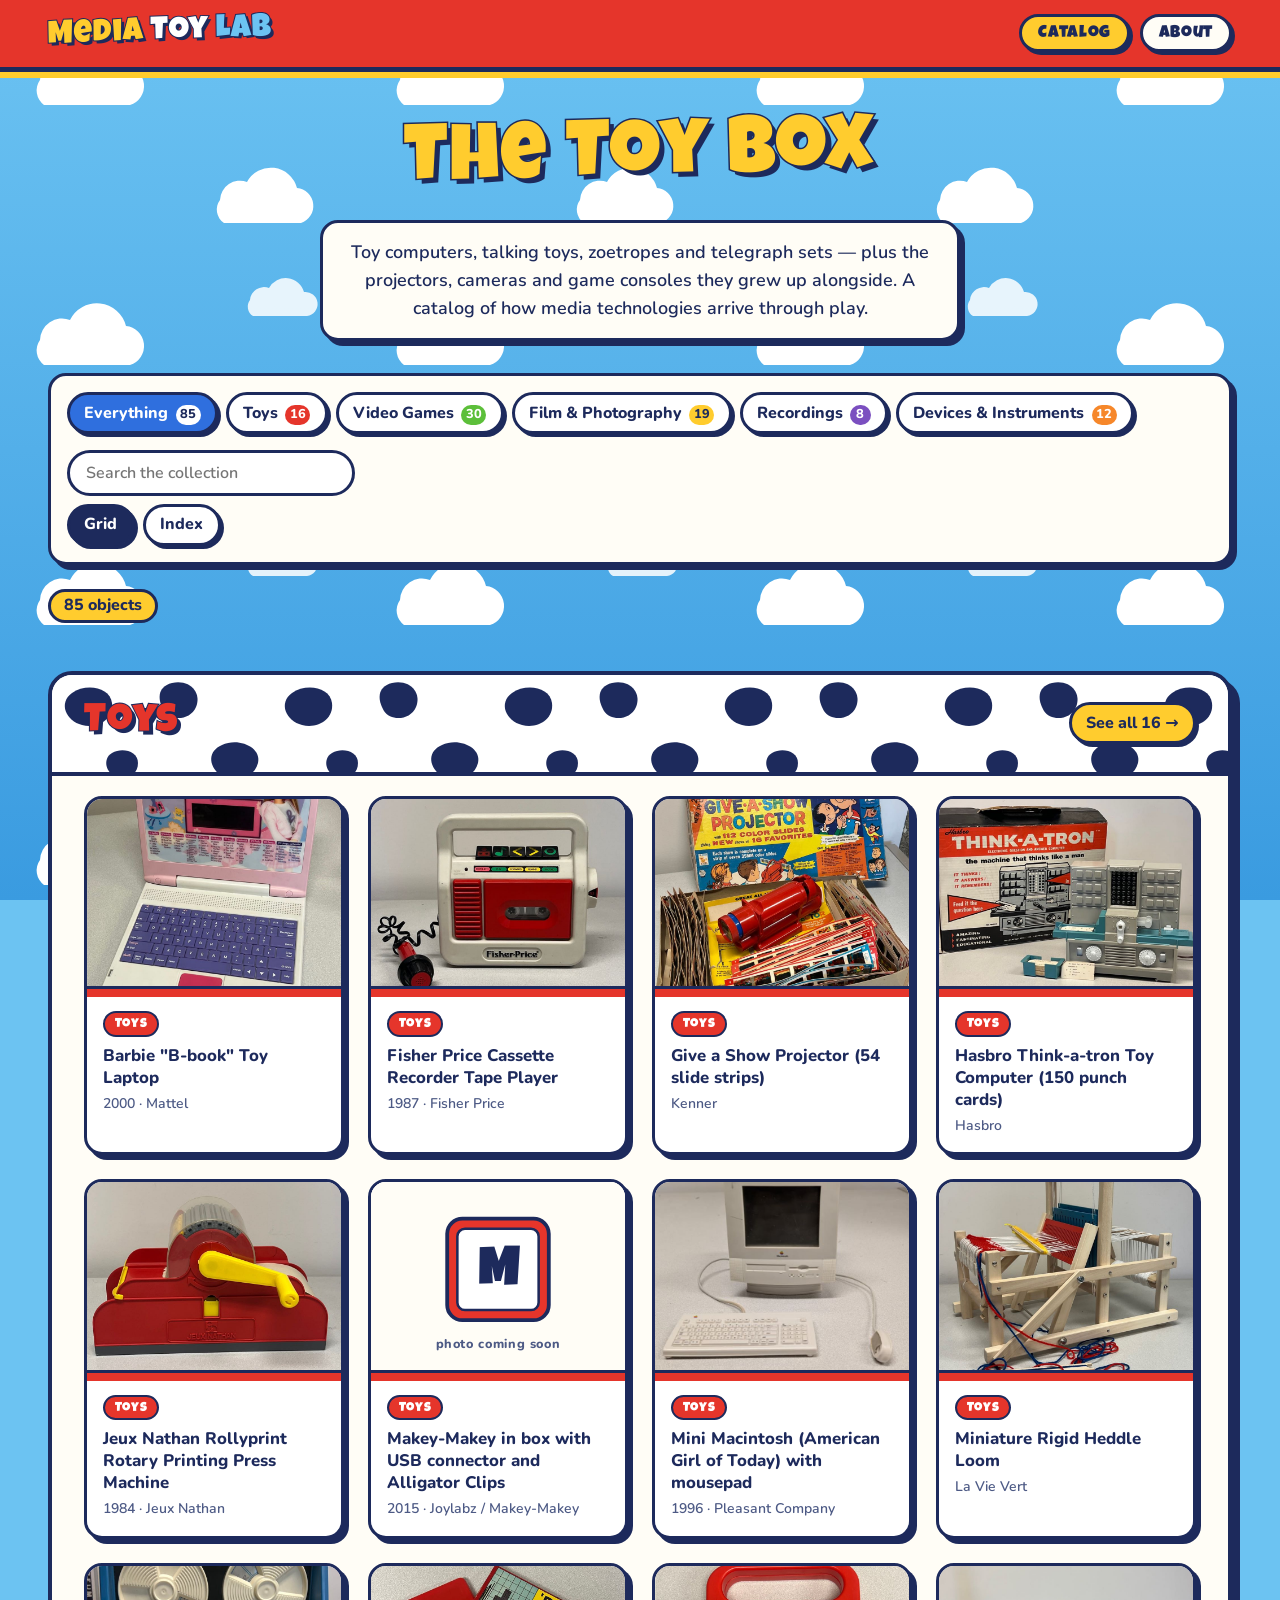
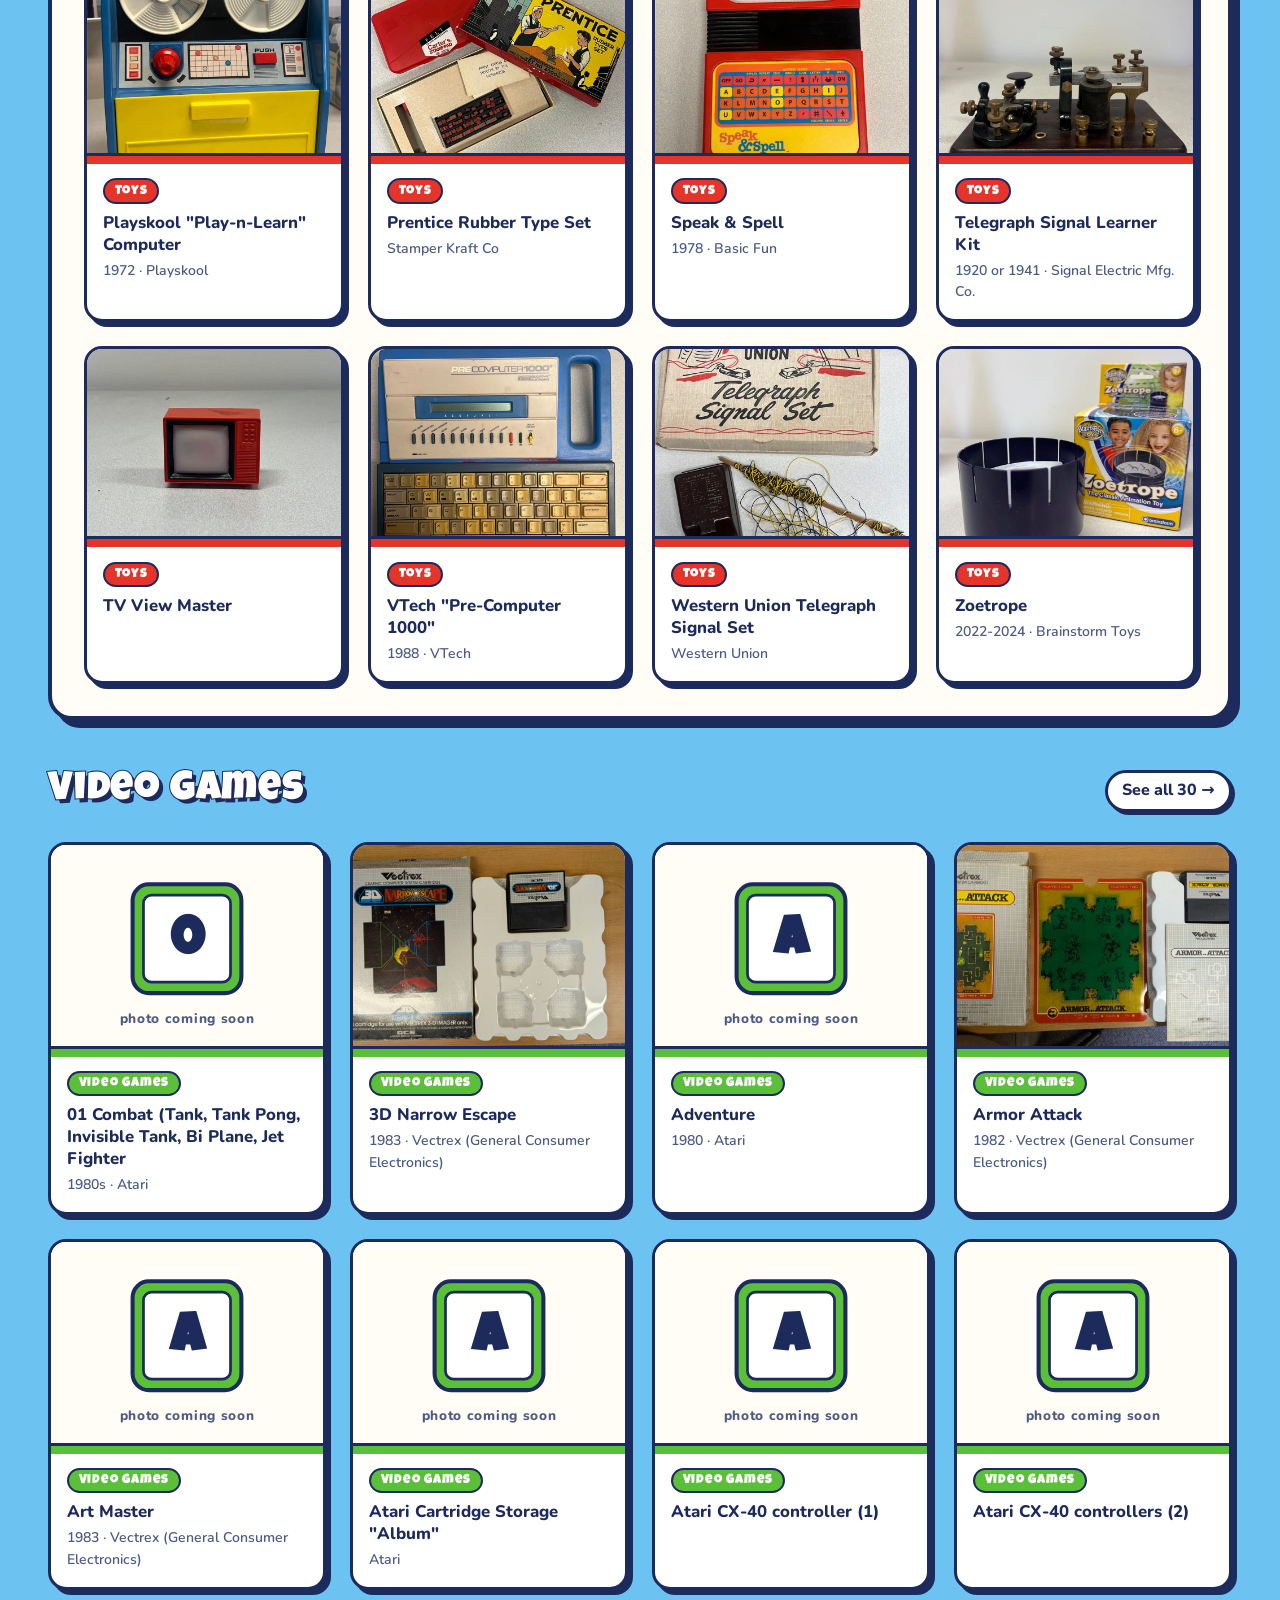
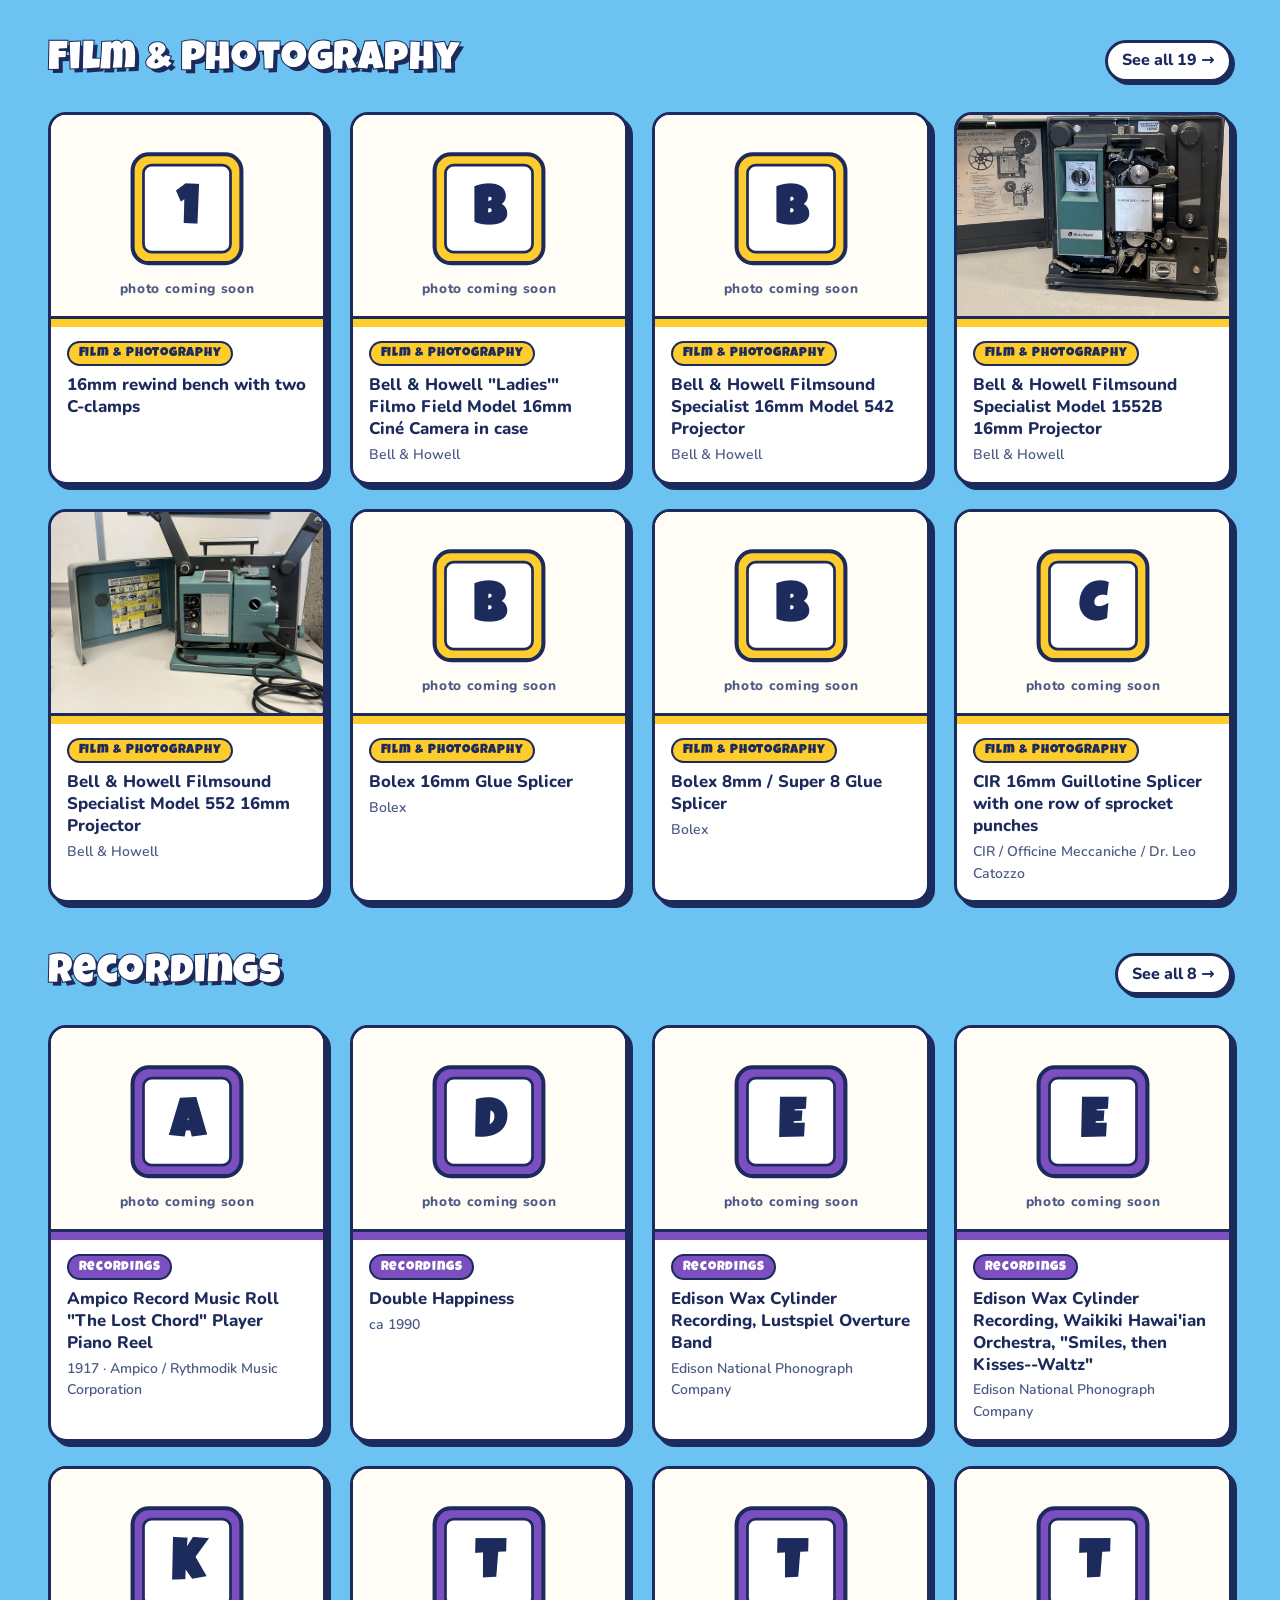
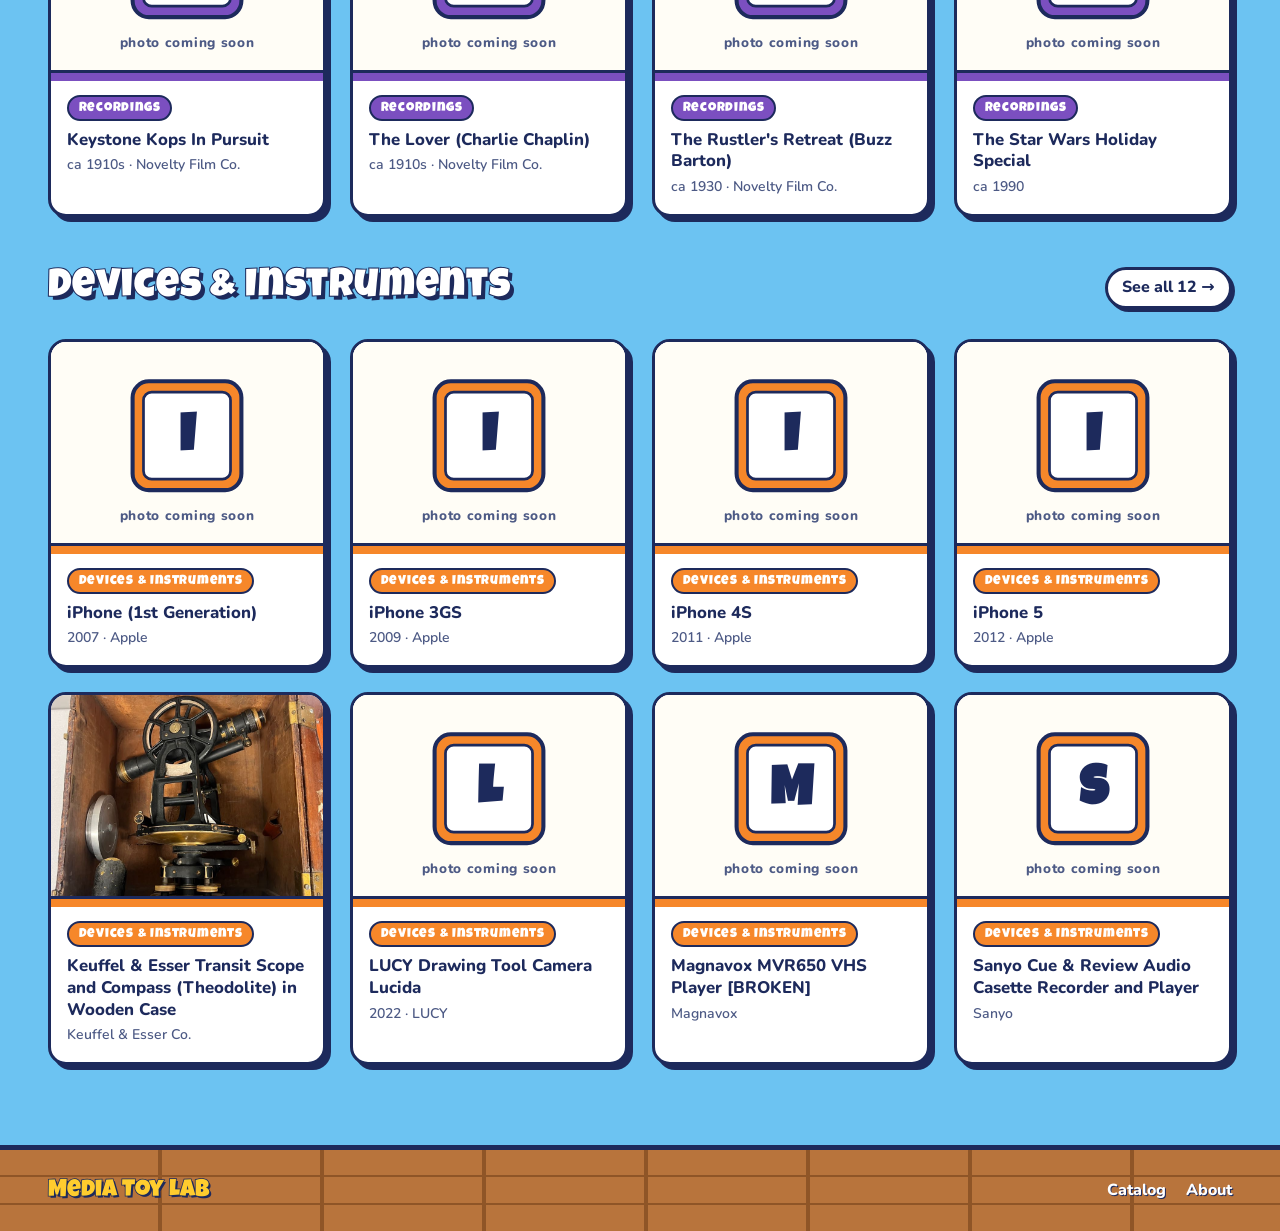
==== index.html @ 10b5ed01 "Media Toy Lab collection catalog site Static catalog generated from the collection spreadsheet: toys" ====
<!doctype html>
<html lang="en">
<head>
  <meta charset="utf-8">
  <meta name="viewport" content="width=device-width, initial-scale=1">
  <title>Catalog · Media Toy Lab</title>
  <link rel="preconnect" href="https://fonts.googleapis.com">
  <link rel="preconnect" href="https://fonts.gstatic.com" crossorigin>
  <link rel="stylesheet" href="https://fonts.googleapis.com/css2?family=Luckiest+Guy&family=Nunito:wght@400;600;800&display=swap">
  <link rel="stylesheet" href="css/style.css">
</head>
<body>
  <header class="site-header">
    <a class="logo" href="index.html" aria-label="Media Toy Lab home"><span>Media</span> <span>Toy</span> <span>Lab</span></a>
    <nav class="site-nav">
      <a href="index.html" aria-current="page">Catalog</a>
      <a href="about.html">About</a>
    </nav>
  </header>

  <main class="wrap">
    <div class="page-head">
      <h1>The Toy Box</h1>
      <p class="lede">Toy computers, talking toys, zoetropes and telegraph sets — plus the projectors, cameras and game consoles they grew up alongside. A catalog of how media technologies arrive through play.</p>
    </div>

    <div class="toolbar">
      <div id="filters" class="filters" role="group" aria-label="Filter by category"></div>
      <div class="toolbar-right">
        <input id="search" class="search" type="search" placeholder="Search the collection" aria-label="Search the collection">
        <div class="view-toggle" role="group" aria-label="View">
          <button data-view="grid">Grid</button>
          <button data-view="index">Index</button>
        </div>
      </div>
    </div>

    <p id="count" class="count"></p>
    <div id="results"></div>
  </main>

  <footer class="site-footer">
    <span class="footer-logo">Media Toy Lab</span>
    <nav><a href="index.html">Catalog</a> <a href="about.html">About</a></nav>
  </footer>

  <script src="data/collection.js"></script>
  <script src="js/common.js"></script>
  <script src="js/catalog.js"></script>
</body>
</html>
---- css/style.css ----
/* Media Toy Lab — toy-box look: cloud-wallpaper sky, primary colors,
   chunky outlined type, and cards that sit like toys on a shelf. */

:root {
  --sky: #6cc3f2;
  --sky-deep: #3a9be0;
  --cloud: #ffffff;
  --ink: #1d2a5c;          /* navy outline color */
  --paper: #fffdf6;
  --muted: #4d5a85;
  --red: #e5352b;
  --yellow: #ffcc2e;
  --green: #5cbf3a;
  --purple: #7b4fc0;
  --orange: #f6872a;
  --blue: #2f6fde;
  --wood: #b8743c;
  --wood-dark: #8f5527;
  --display: "Luckiest Guy", "Arial Rounded MT Bold", "Trebuchet MS", system-ui, sans-serif;
  --body: "Nunito", "Avenir Next", "Segoe UI", system-ui, sans-serif;
  --pop: 5px 5px 0 var(--ink);
  --pop-sm: 3px 3px 0 var(--ink);
  --radius: 18px;
}

* { box-sizing: border-box; }

body {
  margin: 0;
  color: var(--ink);
  font: 600 16px/1.55 var(--body);
  /* Cloud wallpaper */
  background-color: var(--sky);
  background-image:
    url("data:image/svg+xml,%3Csvg xmlns='http://www.w3.org/2000/svg' width='360' height='260' viewBox='0 0 360 260'%3E%3Cg fill='%23ffffff'%3E%3Cpath d='M40 80a22 22 0 0 1 30-20 30 30 0 0 1 56 6 20 20 0 0 1 4 39H44a18 18 0 0 1-4-25z'/%3E%3Cpath d='M220 200a20 20 0 0 1 27-18 27 27 0 0 1 50 6 18 18 0 0 1 4 35h-77a16 16 0 0 1-4-23z'/%3E%3Cpath d='M250 40a14 14 0 0 1 19-12 19 19 0 0 1 35 4 12 12 0 0 1 3 24h-54a11 11 0 0 1-3-16z' opacity='.85'/%3E%3C/g%3E%3C/svg%3E"),
    linear-gradient(var(--sky), var(--sky-deep));
  background-attachment: fixed;
  -webkit-font-smoothing: antialiased;
}

a { color: inherit; }
img { max-width: 100%; display: block; }
button { font: inherit; color: inherit; cursor: pointer; }
:focus-visible { outline: 3px solid var(--yellow); outline-offset: 3px; }

/* Category colors, used by tags, filter pills, card stripes and placeholders */
.cat-all        { --cat: var(--blue); }
.cat-toys       { --cat: var(--red); }
.cat-games      { --cat: var(--green); }
.cat-film       { --cat: var(--yellow); --cat-text: var(--ink); }
.cat-recordings { --cat: var(--purple); }
.cat-devices    { --cat: var(--orange); }

/* ---------- Header ---------- */
.site-header {
  display: flex;
  flex-wrap: wrap;
  gap: .75rem 1.5rem;
  justify-content: space-between;
  align-items: center;
  padding: .9rem clamp(1rem, 4vw, 3rem);
  background: var(--red);
  border-bottom: 5px solid var(--ink);
  box-shadow: 0 6px 0 var(--yellow);
  position: relative;
  z-index: 2;
}
.logo {
  font: 2rem/1 var(--display);
  text-decoration: none;
  letter-spacing: .03em;
  transform: rotate(-2deg);
  display: inline-block;
}
.logo span {
  color: var(--yellow);
  -webkit-text-stroke: 2px var(--ink);
  paint-order: stroke fill;
  text-shadow: 3px 3px 0 var(--ink);
}
.logo span:nth-child(2) { color: #fff; }
.logo span:nth-child(3) { color: var(--sky); }

.site-nav { display: flex; gap: .6rem; }
.site-nav a {
  font: 1.05rem/1 var(--display);
  letter-spacing: .04em;
  text-decoration: none;
  padding: .55rem 1rem .4rem;
  background: var(--paper);
  border: 3px solid var(--ink);
  border-radius: 999px;
  box-shadow: var(--pop-sm);
  transition: transform .12s, box-shadow .12s;
}
.site-nav a:hover { transform: translate(-1px, -2px); box-shadow: 4px 5px 0 var(--ink); }
.site-nav a[aria-current] { background: var(--yellow); }

.wrap {
  max-width: 1360px;
  margin: 0 auto;
  padding-inline: clamp(1rem, 4vw, 3rem);
}

/* ---------- Headings ---------- */
h1, h2, h3 { font-family: var(--display); font-weight: 400; letter-spacing: .02em; }
h1 {
  font-size: clamp(2.75rem, 7vw, 5rem);
  line-height: .95;
  margin: 0;
  color: var(--yellow);
  -webkit-text-stroke: 3px var(--ink);
  paint-order: stroke fill;
  text-shadow: 5px 5px 0 var(--ink);
}

.page-head { padding-block: 3rem 2rem; text-align: center; }
.page-head h1 { transform: rotate(-1.5deg); }
.lede {
  max-width: 40rem;
  margin: 1.5rem auto 0;
  font-size: 1.125rem;
  background: var(--paper);
  border: 3px solid var(--ink);
  border-radius: var(--radius);
  box-shadow: var(--pop);
  padding: 1rem 1.25rem;
}

/* ---------- Toolbar ---------- */
.toolbar {
  display: flex;
  flex-wrap: wrap;
  gap: 1rem;
  justify-content: space-between;
  align-items: center;
  padding: 1rem;
  background: var(--paper);
  border: 3px solid var(--ink);
  border-radius: var(--radius);
  box-shadow: var(--pop);
  scroll-margin-top: 1rem;
}
.filters, .toolbar-right, .view-toggle { display: flex; flex-wrap: wrap; gap: .5rem; align-items: center; }

.filter, .view-toggle button, .shelf-link {
  font-weight: 800;
  background: #fff;
  border: 3px solid var(--ink);
  border-radius: 999px;
  padding: .35rem .9rem;
  box-shadow: var(--pop-sm);
  transition: transform .12s, box-shadow .12s, background .12s;
}
.filter:hover, .view-toggle button:hover, .shelf-link:hover { transform: translate(-1px, -2px); box-shadow: 4px 5px 0 var(--ink); }
.filter:active, .view-toggle button:active { transform: translate(2px, 2px); box-shadow: 1px 1px 0 var(--ink); }
.filter.is-active { background: var(--cat); color: var(--cat-text, #fff); }
.view-toggle button.is-active { background: var(--ink); color: #fff; }
.filter-count {
  display: inline-block;
  min-width: 1.6em;
  margin-left: .2rem;
  padding: 0 .35em;
  border-radius: 999px;
  background: var(--cat);
  color: var(--cat-text, #fff);
  font-size: .8rem;
  text-align: center;
}
.filter.is-active .filter-count { background: #fff; color: var(--ink); }

.search {
  font: inherit;
  background: #fff;
  border: 3px solid var(--ink);
  border-radius: 999px;
  padding: .45rem 1rem;
  width: min(18rem, 100%);
}

.count {
  display: inline-block;
  font-weight: 800;
  color: var(--ink);
  background: var(--yellow);
  border: 3px solid var(--ink);
  border-radius: 999px;
  padding: .1rem .8rem;
  margin: 1.5rem 0 .5rem;
}
.empty {
  background: var(--paper);
  border: 3px solid var(--ink);
  border-radius: var(--radius);
  padding: 2rem;
  font-size: 1.125rem;
}

/* ---------- Shelves (grouped "Everything" view) ---------- */
.shelf { margin-top: 2.5rem; }
.shelf-head {
  display: flex;
  flex-wrap: wrap;
  gap: .75rem;
  justify-content: space-between;
  align-items: center;
  margin-bottom: 1.25rem;
}
.shelf-head h2 {
  margin: 0;
  font-size: clamp(1.75rem, 4vw, 2.5rem);
  color: #fff;
  -webkit-text-stroke: 2px var(--ink);
  paint-order: stroke fill;
  text-shadow: 4px 4px 0 var(--ink);
}
/* Toys get the cowhide-print banner and a bigger stage */
.shelf-toys {
  background: var(--paper);
  border: 4px solid var(--ink);
  border-radius: calc(var(--radius) + 6px);
  box-shadow: 8px 8px 0 var(--ink);
  padding: 0 clamp(1rem, 2.5vw, 2rem) clamp(1rem, 2.5vw, 2rem);
  overflow: hidden;
}
.shelf-toys .shelf-head {
  margin-inline: calc(-1 * clamp(1rem, 2.5vw, 2rem));
  padding: 1.1rem clamp(1rem, 2.5vw, 2rem);
  border-bottom: 4px solid var(--ink);
  background-color: #fff;
  background-image: url("data:image/svg+xml,%3Csvg xmlns='http://www.w3.org/2000/svg' width='220' height='120' viewBox='0 0 220 120'%3E%3Cg fill='%231d2a5c'%3E%3Cpath d='M20 18c14-10 38-6 40 10s-14 26-30 22S6 28 20 18z'/%3E%3Cpath d='M120 8c18-4 30 10 24 24s-26 14-32 4-8-24 8-28z'/%3E%3Cpath d='M170 70c16-8 40 2 36 18s-26 22-38 12-12-24 2-30z'/%3E%3Cpath d='M60 78c10-6 26-2 26 10s-12 18-22 14-14-18-4-24z'/%3E%3C/g%3E%3C/svg%3E");
}
.shelf-toys .shelf-head h2 { color: var(--red); }
.shelf-toys .shelf-link { background: var(--yellow); }

/* ---------- Grid & cards ---------- */
.grid {
  list-style: none;
  margin: 0;
  padding: 0;
  display: grid;
  grid-template-columns: repeat(auto-fill, minmax(min(230px, 100%), 1fr));
  gap: 1.5rem;
}
.shelf-toys .grid { grid-template-columns: repeat(auto-fill, minmax(min(260px, 100%), 1fr)); }

.card {
  display: flex;
  flex-direction: column;
  height: 100%;
  text-decoration: none;
  background: #fff;
  border: 3px solid var(--ink);
  border-radius: var(--radius);
  box-shadow: var(--pop);
  overflow: hidden;
  transition: transform .15s, box-shadow .15s;
}
.grid li:nth-child(odd) .card:hover { transform: translate(-2px, -4px) rotate(-1deg); }
.grid li:nth-child(even) .card:hover { transform: translate(-2px, -4px) rotate(1deg); }
.card:hover { box-shadow: 8px 9px 0 var(--ink); }
.card-media {
  aspect-ratio: 4 / 3;
  overflow: hidden;
  border-bottom: 3px solid var(--ink);
  background: var(--paper);
}
.card-media img { width: 100%; height: 100%; object-fit: cover; }
.card-body {
  flex: 1;
  padding: .8rem 1rem 1rem;
  border-top: 8px solid var(--cat);
}
.card-title { font-family: var(--body); font-weight: 800; font-size: 1.05rem; line-height: 1.3; letter-spacing: 0; margin: .5rem 0 0; }
.card-meta { font-size: .875rem; color: var(--muted); margin: .25rem 0 0; }

.tag {
  display: inline-block;
  font: .8rem/1 var(--display);
  letter-spacing: .06em;
  padding: .35rem .6rem .2rem;
  border: 2px solid var(--ink);
  border-radius: 999px;
  background: var(--cat);
  color: var(--cat-text, #fff);
}

/* Placeholder for objects without photos */
.placeholder { width: 100%; height: 100%; display: block; background: var(--paper); }
.placeholder .ph-block { fill: var(--cat); stroke: var(--ink); stroke-width: 1.5; }
.placeholder .ph-face { fill: #fff; stroke: var(--ink); stroke-width: 1; }
.placeholder text { font-family: var(--display); font-size: 20px; fill: var(--ink); }
.placeholder .ph-note { font-family: var(--body); font-size: 5px; font-weight: 800; fill: var(--muted); letter-spacing: .05em; }

/* ---------- Index view ---------- */
.index {
  background: var(--paper);
  border: 3px solid var(--ink);
  border-radius: var(--radius);
  box-shadow: var(--pop);
  padding: .5rem clamp(1rem, 3vw, 2rem);
}
.index-group { display: grid; grid-template-columns: 4rem 1fr; padding-block: 1rem; }
.index-group + .index-group { border-top: 3px dashed color-mix(in srgb, var(--ink) 35%, transparent); }
.index-letter { font-size: 2rem; margin: 0; color: var(--red); }
.index-list { list-style: none; margin: 0; padding: 0; }
.index-list a {
  display: flex;
  flex-wrap: wrap;
  justify-content: space-between;
  gap: .25rem 1rem;
  padding: .45rem .5rem;
  border-radius: 10px;
  text-decoration: none;
}
.index-list a:hover { background: var(--yellow); }
.index-meta { color: var(--muted); font-size: .875rem; display: inline-flex; align-items: center; gap: .4rem; }
.dot { width: .75rem; height: .75rem; border-radius: 50%; background: var(--cat); border: 2px solid var(--ink); }

/* ---------- Item page ---------- */
.breadcrumb { padding-top: 2rem; margin: 0 0 1.5rem; font-weight: 800; }
.breadcrumb a {
  text-decoration: none;
  background: var(--paper);
  border: 2px solid var(--ink);
  border-radius: 999px;
  padding: .2rem .7rem;
}
.breadcrumb a:hover { background: var(--yellow); }

.item {
  display: grid;
  grid-template-columns: minmax(0, 1.15fr) minmax(0, 1fr);
  gap: clamp(1.5rem, 4vw, 3rem);
  align-items: start;
  background: #fff;
  border: 4px solid var(--ink);
  border-radius: calc(var(--radius) + 6px);
  box-shadow: 8px 8px 0 var(--ink);
  padding: clamp(1rem, 3vw, 2rem);
  border-top: 14px solid var(--cat);
}
.item-media {
  aspect-ratio: 4 / 3;
  border: 3px solid var(--ink);
  border-radius: var(--radius);
  overflow: hidden;
  background: var(--paper);
}
.item-media img { width: 100%; height: 100%; object-fit: contain; }
.item-title {
  font-size: clamp(1.9rem, 3.5vw, 2.9rem);
  line-height: 1.05;
  margin: .75rem 0 1.25rem;
  color: var(--red);
  -webkit-text-stroke: 0;
  text-shadow: 2px 2px 0 var(--yellow);
}
.item-fields { margin: 0 0 1.5rem; border: 3px solid var(--ink); border-radius: 14px; overflow: hidden; }
.item-fields div { display: grid; grid-template-columns: 8.5rem 1fr; gap: 1rem; padding: .55rem .9rem; }
.item-fields div:nth-child(odd) { background: color-mix(in srgb, var(--yellow) 22%, #fff); }
.item-fields dt { color: var(--muted); font-size: .875rem; font-weight: 800; }
.item-fields dd { margin: 0; }
.item-desc { font-size: 1.05rem; font-weight: 400; }
.item-desc p { margin: 0 0 1em; }

.pager {
  display: flex;
  flex-wrap: wrap;
  justify-content: space-between;
  gap: 1rem;
  margin-top: 2.5rem;
}
.pager a {
  text-decoration: none;
  font-weight: 800;
  background: var(--paper);
  border: 3px solid var(--ink);
  border-radius: 999px;
  padding: .5rem 1.1rem;
  box-shadow: var(--pop-sm);
  max-width: 100%;
}
.pager a:hover { background: var(--yellow); }

/* ---------- About ---------- */
.prose {
  max-width: 46rem;
  margin-top: 3rem;
  background: var(--paper);
  border: 4px solid var(--ink);
  border-radius: calc(var(--radius) + 6px);
  box-shadow: 8px 8px 0 var(--ink);
  padding: clamp(1.25rem, 4vw, 2.5rem);
}
.prose h1 { margin-bottom: 1.5rem; }
.prose h2 { margin-top: 2rem; color: var(--red); font-size: 1.75rem; }
.prose p { font-size: 1.125rem; font-weight: 400; }

/* ---------- Footer: wooden floorboards ---------- */
.site-footer {
  display: flex;
  flex-wrap: wrap;
  gap: 1rem;
  justify-content: space-between;
  align-items: center;
  margin-top: 5rem;
  padding: 1.75rem clamp(1rem, 4vw, 3rem);
  color: #fff;
  border-top: 5px solid var(--ink);
  background:
    repeating-linear-gradient(90deg, transparent 0 158px, var(--wood-dark) 158px 162px),
    repeating-linear-gradient(0deg, var(--wood) 0 26px, var(--wood-dark) 26px 28px);
}
.footer-logo {
  font: 1.5rem/1 var(--display);
  color: var(--yellow);
  -webkit-text-stroke: 1.5px var(--ink);
  paint-order: stroke fill;
  text-shadow: 2px 2px 0 var(--ink);
}
.site-footer nav { display: flex; gap: 1.25rem; font-weight: 800; }
.site-footer nav a { text-decoration: none; text-shadow: 1px 1px 0 var(--ink); }
.site-footer nav a:hover { text-decoration: underline; }

@media (max-width: 760px) {
  .item { grid-template-columns: 1fr; }
  .toolbar-right { width: 100%; }
  .search { flex: 1; width: auto; }
  .item-fields div { grid-template-columns: 1fr; gap: 0; }
}

@media (prefers-reduced-motion: reduce) {
  * { transition: none !important; }
}
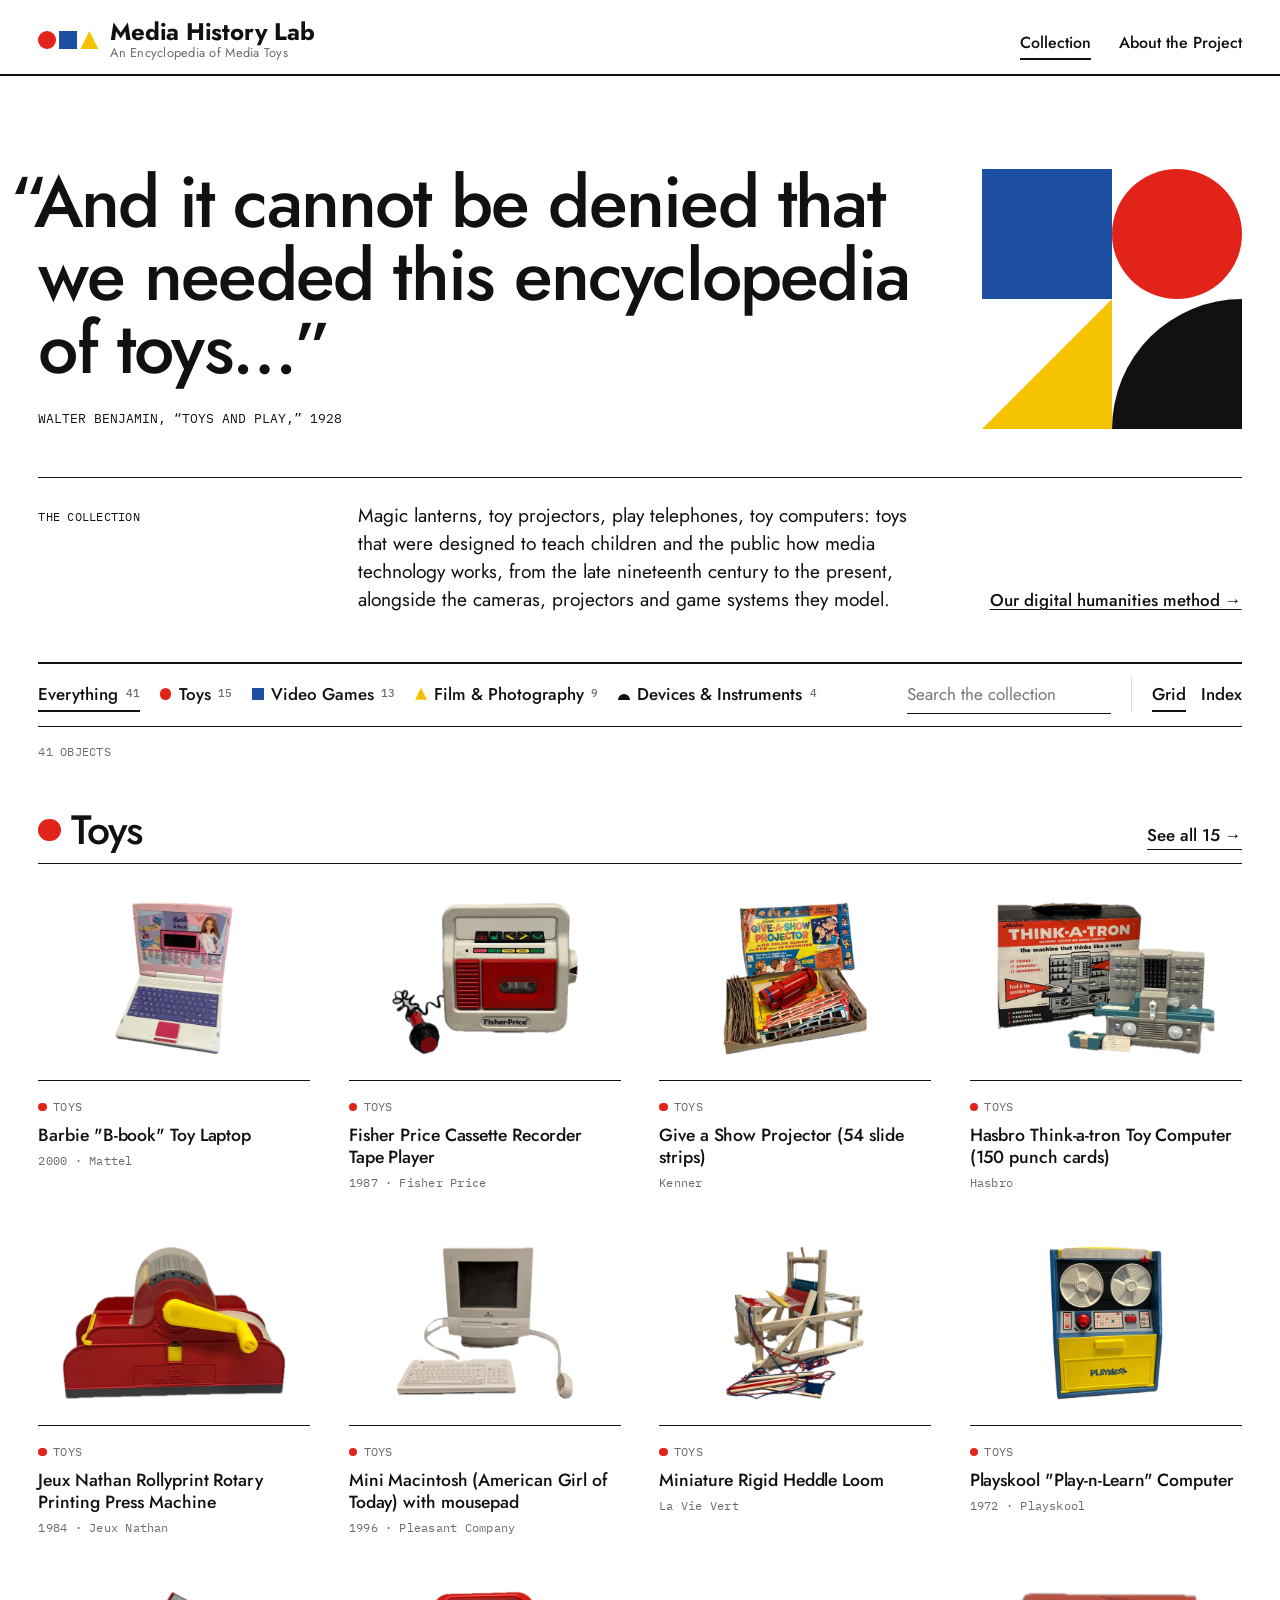
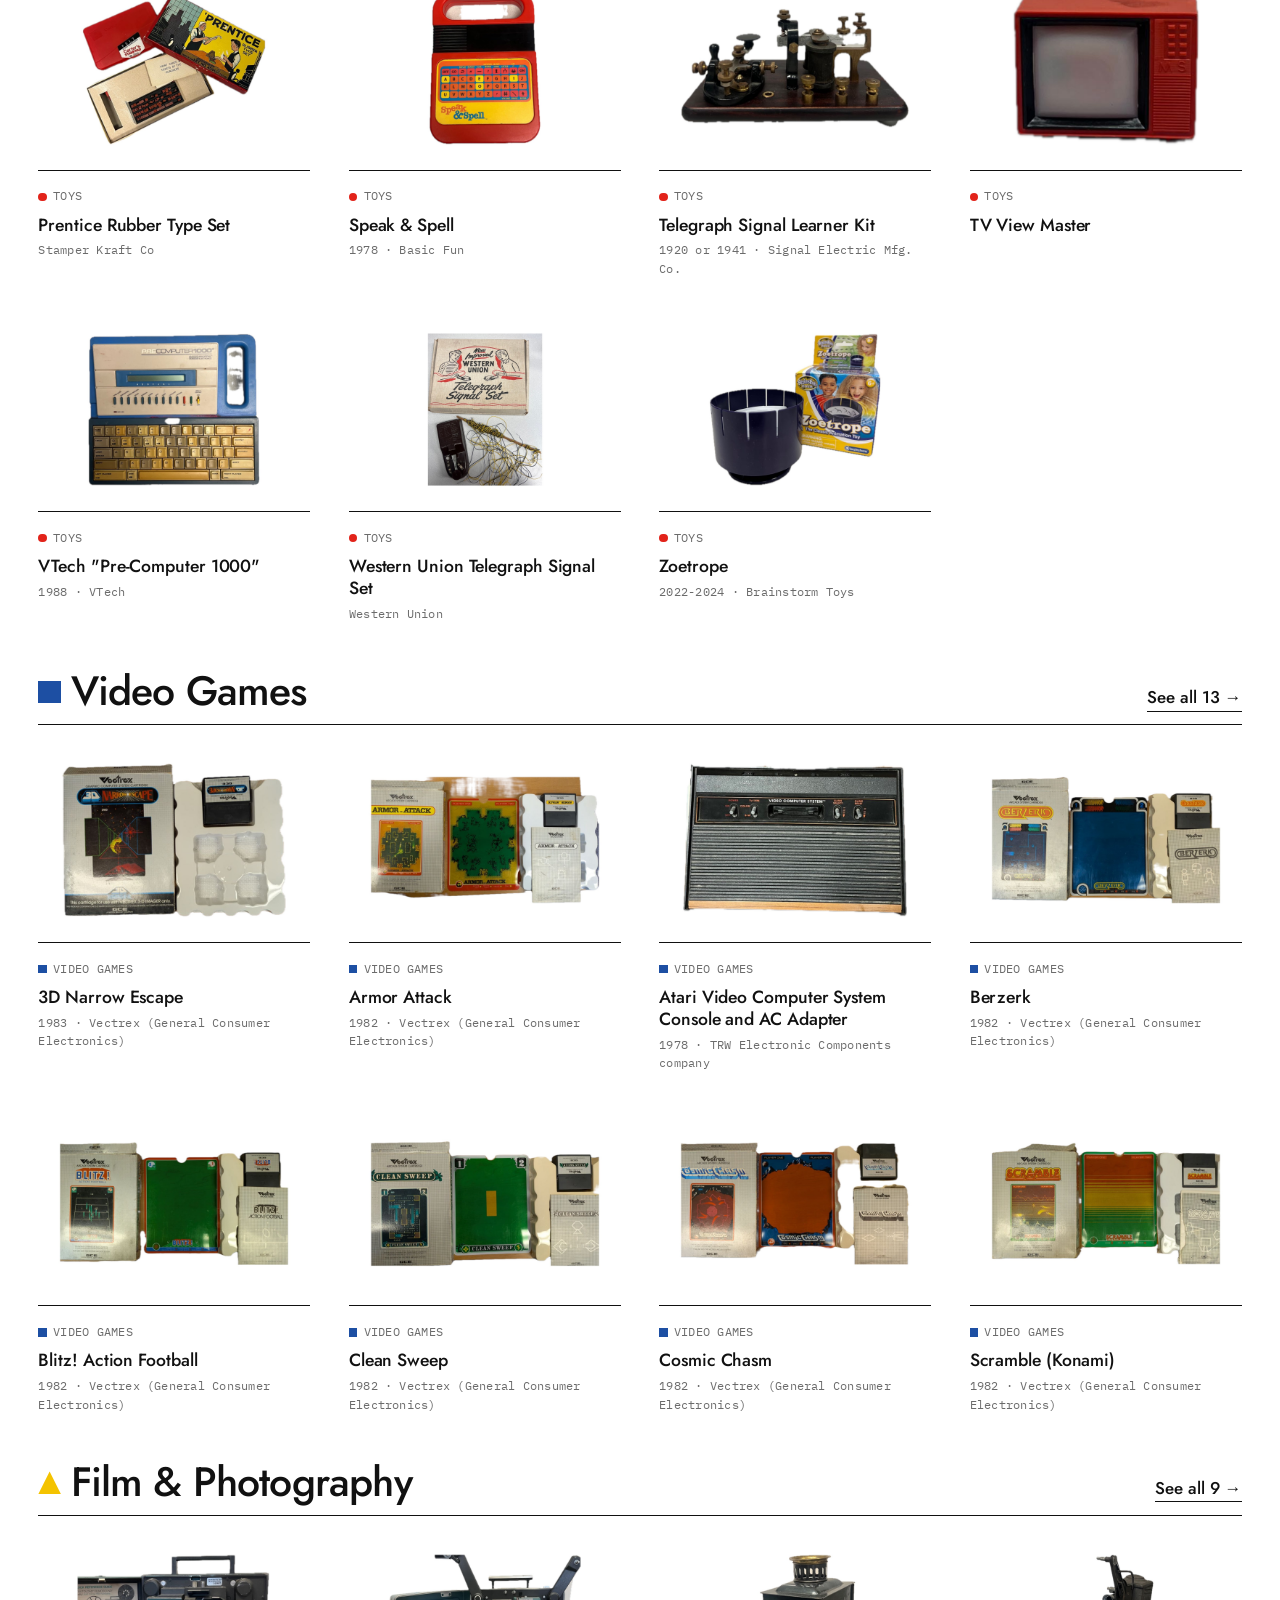
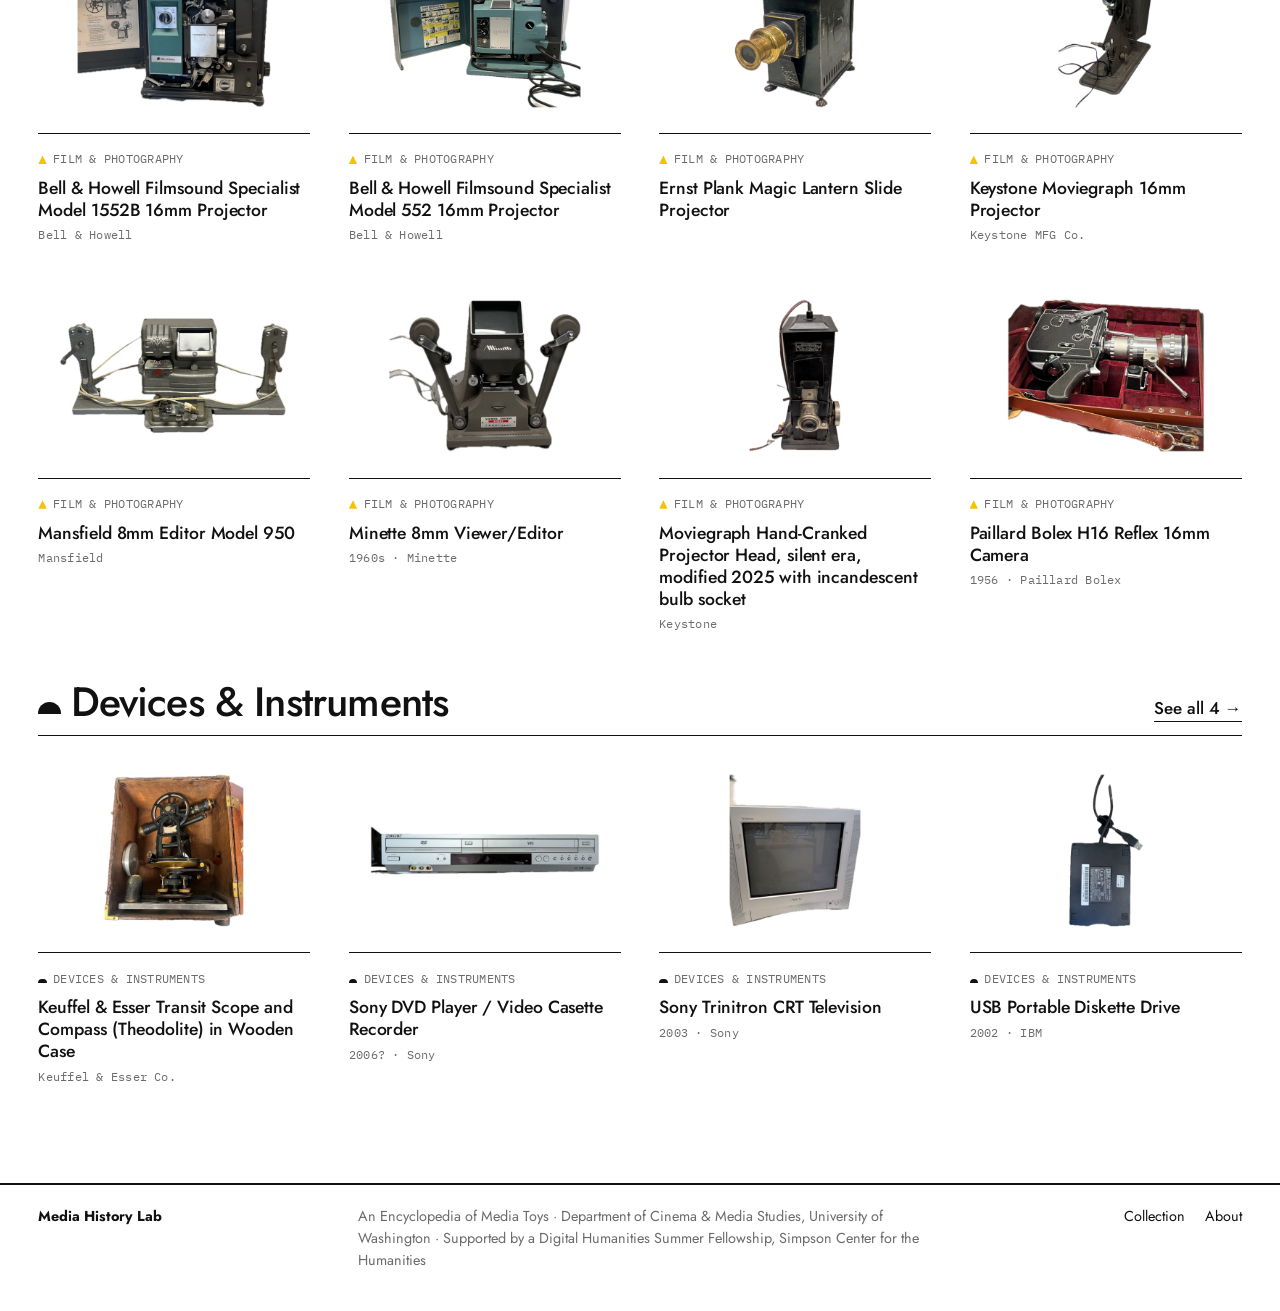
==== commit dde4fb9f: "Redesign as Media History Lab: Bauhaus look, project overview, cutout photos - Rename the site to Me" ====
--- a/index.html
+++ b/index.html
@@ -3,25 +3,43 @@
 <head>
   <meta charset="utf-8">
   <meta name="viewport" content="width=device-width, initial-scale=1">
-  <title>Catalog · Media Toy Lab</title>
+  <title>Media History Lab · An Encyclopedia of Media Toys</title>
+  <meta name="description" content="An Encyclopedia of Media Toys: a collection of toys that teach how media technology works, from magic lanterns to toy computers. Cinema & Media Studies, University of Washington.">
   <link rel="preconnect" href="https://fonts.googleapis.com">
   <link rel="preconnect" href="https://fonts.gstatic.com" crossorigin>
-  <link rel="stylesheet" href="https://fonts.googleapis.com/css2?family=Luckiest+Guy&family=Nunito:wght@400;600;800&display=swap">
+  <link rel="stylesheet" href="https://fonts.googleapis.com/css2?family=IBM+Plex+Mono&family=Jost:wght@400;500;700&display=swap">
   <link rel="stylesheet" href="css/style.css">
 </head>
 <body>
   <header class="site-header">
-    <a class="logo" href="index.html" aria-label="Media Toy Lab home"><span>Media</span> <span>Toy</span> <span>Lab</span></a>
+    <a class="logo" href="index.html" aria-label="Media History Lab home">
+      <span class="logo-shapes" aria-hidden="true"><i></i><i></i><i></i></span>
+      <span class="logo-text">Media History Lab<span class="logo-sub">An Encyclopedia of Media Toys</span></span>
+    </a>
     <nav class="site-nav">
-      <a href="index.html" aria-current="page">Catalog</a>
-      <a href="about.html">About</a>
+      <a href="index.html" aria-current="page">Collection</a>
+      <a href="about.html">About the Project</a>
     </nav>
   </header>
 
   <main class="wrap">
-    <div class="page-head">
-      <h1>The Toy Box</h1>
-      <p class="lede">Toy computers, talking toys, zoetropes and telegraph sets — plus the projectors, cameras and game consoles they grew up alongside. A catalog of how media technologies arrive through play.</p>
+    <section class="hero">
+      <blockquote class="hero-quote">
+        <p>“And it cannot be denied that we needed this encyclopedia of toys…”</p>
+        <footer>Walter Benjamin, <cite>“Toys and Play,”</cite> 1928</footer>
+      </blockquote>
+      <svg class="hero-art" viewBox="0 0 200 200" aria-hidden="true">
+        <rect x="0" y="0" width="100" height="100" fill="var(--blue)"/>
+        <circle cx="150" cy="50" r="50" fill="var(--red)"/>
+        <polygon points="0,200 100,100 100,200" fill="var(--yellow)"/>
+        <path d="M100 200 A100 100 0 0 1 200 100 L200 200 Z" fill="var(--ink)"/>
+      </svg>
+    </section>
+
+    <div class="intro">
+      <span class="label">The Collection</span>
+      <p>Magic lanterns, toy projectors, play telephones, toy computers: toys that were designed to teach children and the public how media technology works, from the late nineteenth century to the present, alongside the cameras, projectors and game systems they model.</p>
+      <a class="more" href="about.html#method">Our digital humanities method →</a>
     </div>
 
     <div class="toolbar">
@@ -40,8 +58,9 @@
   </main>
 
   <footer class="site-footer">
-    <span class="footer-logo">Media Toy Lab</span>
-    <nav><a href="index.html">Catalog</a> <a href="about.html">About</a></nav>
+    <span class="footer-logo">Media History Lab</span>
+    <p>An Encyclopedia of Media Toys · Department of Cinema &amp; Media Studies, University of Washington · Supported by a Digital Humanities Summer Fellowship, Simpson Center for the Humanities</p>
+    <nav><a href="index.html">Collection</a> <a href="about.html">About</a></nav>
   </footer>
 
   <script src="data/collection.js"></script>
--- a/css/style.css
+++ b/css/style.css
@@ -1,433 +1,430 @@
-/* Media Toy Lab — toy-box look: cloud-wallpaper sky, primary colors,
-   chunky outlined type, and cards that sit like toys on a shelf. */
+/* Media History Lab — Bauhaus / journal look: white page, black type and hairline
+   rules, a strict grid, and the three primary colors used only as geometric
+   marks (circle, square, triangle) that stand for the collection's categories. */
 
 :root {
-  --sky: #6cc3f2;
-  --sky-deep: #3a9be0;
-  --cloud: #ffffff;
-  --ink: #1d2a5c;          /* navy outline color */
-  --paper: #fffdf6;
-  --muted: #4d5a85;
-  --red: #e5352b;
-  --yellow: #ffcc2e;
-  --green: #5cbf3a;
-  --purple: #7b4fc0;
-  --orange: #f6872a;
-  --blue: #2f6fde;
-  --wood: #b8743c;
-  --wood-dark: #8f5527;
-  --display: "Luckiest Guy", "Arial Rounded MT Bold", "Trebuchet MS", system-ui, sans-serif;
-  --body: "Nunito", "Avenir Next", "Segoe UI", system-ui, sans-serif;
-  --pop: 5px 5px 0 var(--ink);
-  --pop-sm: 3px 3px 0 var(--ink);
-  --radius: 18px;
+  --paper: #ffffff;
+  --ink: #111111;
+  --muted: #6b6b6b;
+  --rule: #111111;
+  --hair: #d9d9d9;
+  --red: #e2231a;
+  --blue: #1d4fa3;
+  --yellow: #f4c300;
+  --sans: "Jost", "Futura", "Avenir Next", "Helvetica Neue", Arial, sans-serif;
+  --mono: "IBM Plex Mono", ui-monospace, "SF Mono", Menlo, monospace;
+  --gutter: clamp(1rem, 3vw, 2.5rem);
 }
 
 * { box-sizing: border-box; }
 
+html { background: var(--paper); }
 body {
   margin: 0;
+  background: var(--paper);
   color: var(--ink);
-  font: 600 16px/1.55 var(--body);
-  /* Cloud wallpaper */
-  background-color: var(--sky);
-  background-image:
-    url("data:image/svg+xml,%3Csvg xmlns='http://www.w3.org/2000/svg' width='360' height='260' viewBox='0 0 360 260'%3E%3Cg fill='%23ffffff'%3E%3Cpath d='M40 80a22 22 0 0 1 30-20 30 30 0 0 1 56 6 20 20 0 0 1 4 39H44a18 18 0 0 1-4-25z'/%3E%3Cpath d='M220 200a20 20 0 0 1 27-18 27 27 0 0 1 50 6 18 18 0 0 1 4 35h-77a16 16 0 0 1-4-23z'/%3E%3Cpath d='M250 40a14 14 0 0 1 19-12 19 19 0 0 1 35 4 12 12 0 0 1 3 24h-54a11 11 0 0 1-3-16z' opacity='.85'/%3E%3C/g%3E%3C/svg%3E"),
-    linear-gradient(var(--sky), var(--sky-deep));
-  background-attachment: fixed;
+  font: 400 17px/1.55 var(--sans);
   -webkit-font-smoothing: antialiased;
 }
 
-a { color: inherit; }
+a { color: inherit; text-decoration-thickness: 1px; text-underline-offset: .18em; }
 img { max-width: 100%; display: block; }
-button { font: inherit; color: inherit; cursor: pointer; }
-:focus-visible { outline: 3px solid var(--yellow); outline-offset: 3px; }
-
-/* Category colors, used by tags, filter pills, card stripes and placeholders */
-.cat-all        { --cat: var(--blue); }
-.cat-toys       { --cat: var(--red); }
-.cat-games      { --cat: var(--green); }
-.cat-film       { --cat: var(--yellow); --cat-text: var(--ink); }
-.cat-recordings { --cat: var(--purple); }
-.cat-devices    { --cat: var(--orange); }
+button { font: inherit; color: inherit; cursor: pointer; background: none; border: 0; padding: 0; }
+:focus-visible { outline: 2px solid var(--blue); outline-offset: 3px; }
+
+.wrap { padding-inline: var(--gutter); max-width: 1440px; margin: 0 auto; }
+
+/* Small mono labels, used for metadata, captions and section numbers */
+.label, .count, .card-meta, .tag, .item-fields dt, .breadcrumb, .fig figcaption, .facts dt, .sec-num {
+  font-family: var(--mono);
+  font-size: .75rem;
+  letter-spacing: .02em;
+  text-transform: uppercase;
+}
+
+/* ---------- Category marks: circle, square, triangle, half-disc ---------- */
+.mark {
+  display: inline-block;
+  width: .7em;
+  height: .7em;
+  flex: none;
+  background: var(--ink);
+}
+.mark.cat-toys    { background: var(--red); border-radius: 50%; }
+.mark.cat-games   { background: var(--blue); }
+.mark.cat-film    { background: var(--yellow); clip-path: polygon(50% 0, 100% 100%, 0 100%); }
+.mark.cat-devices { background: var(--ink); border-radius: 1em 1em 0 0; height: .35em; margin-top: .35em; }
 
 /* ---------- Header ---------- */
 .site-header {
   display: flex;
   flex-wrap: wrap;
-  gap: .75rem 1.5rem;
+  justify-content: space-between;
+  align-items: flex-end;
+  gap: .75rem 2rem;
+  padding: 1.25rem var(--gutter) .9rem;
+  border-bottom: 2px solid var(--rule);
+}
+.logo {
+  display: flex;
+  align-items: center;
+  gap: .75rem;
+  text-decoration: none;
+}
+.logo-shapes { display: flex; gap: 3px; }
+.logo-shapes i { display: block; width: 18px; height: 18px; }
+.logo-shapes i:nth-child(1) { background: var(--red); border-radius: 50%; }
+.logo-shapes i:nth-child(2) { background: var(--blue); }
+.logo-shapes i:nth-child(3) { background: var(--yellow); clip-path: polygon(50% 0, 100% 100%, 0 100%); }
+.logo-text { font-weight: 700; font-size: 1.5rem; line-height: 1; letter-spacing: -.01em; }
+.logo-sub { display: block; font-weight: 400; font-size: .8rem; letter-spacing: .02em; color: var(--muted); margin-top: .2rem; }
+
+.site-nav { display: flex; gap: 1.75rem; font-size: 1rem; font-weight: 500; }
+.site-nav a { text-decoration: none; padding-bottom: .15rem; border-bottom: 2px solid transparent; }
+.site-nav a:hover, .site-nav a[aria-current] { border-bottom-color: var(--ink); }
+
+/* ---------- Hero: Benjamin quote as headline ---------- */
+.hero {
+  display: grid;
+  grid-template-columns: minmax(0, 3fr) minmax(0, 1fr);
+  gap: var(--gutter);
+  align-items: end;
+  padding-block: clamp(2.5rem, 7vw, 6rem) clamp(2rem, 4vw, 3rem);
+  border-bottom: 1px solid var(--rule);
+}
+.hero-quote { margin: 0; }
+.hero-quote p {
+  margin: 0;
+  font-weight: 500;
+  font-size: clamp(2.2rem, 5.6vw, 5.25rem);
+  line-height: 1.02;
+  letter-spacing: -.025em;
+  text-indent: -.4em;
+}
+.hero-quote footer { margin-top: 1.5rem; font-family: var(--mono); font-size: .8rem; text-transform: uppercase; }
+.hero-quote cite { font-style: normal; }
+.hero-art { width: 100%; max-width: 260px; justify-self: end; }
+
+.intro {
+  display: grid;
+  grid-template-columns: minmax(0, 1fr) minmax(0, 2fr) minmax(0, 1fr);
+  gap: var(--gutter);
+  padding-block: 1.5rem 3rem;
+}
+.intro p { margin: 0; font-size: 1.2rem; line-height: 1.45; }
+.intro .label { padding-top: .35rem; }
+.intro .more { align-self: end; justify-self: end; font-weight: 500; }
+
+/* ---------- Toolbar ---------- */
+.toolbar {
+  display: flex;
+  flex-wrap: wrap;
   justify-content: space-between;
   align-items: center;
-  padding: .9rem clamp(1rem, 4vw, 3rem);
-  background: var(--red);
-  border-bottom: 5px solid var(--ink);
-  box-shadow: 0 6px 0 var(--yellow);
-  position: relative;
+  gap: .75rem 1.5rem;
+  padding-block: .75rem;
+  border-top: 2px solid var(--rule);
+  border-bottom: 1px solid var(--rule);
+  position: sticky;
+  top: 0;
   z-index: 2;
-}
-.logo {
-  font: 2rem/1 var(--display);
-  text-decoration: none;
-  letter-spacing: .03em;
-  transform: rotate(-2deg);
-  display: inline-block;
-}
-.logo span {
-  color: var(--yellow);
-  -webkit-text-stroke: 2px var(--ink);
-  paint-order: stroke fill;
-  text-shadow: 3px 3px 0 var(--ink);
-}
-.logo span:nth-child(2) { color: #fff; }
-.logo span:nth-child(3) { color: var(--sky); }
-
-.site-nav { display: flex; gap: .6rem; }
-.site-nav a {
-  font: 1.05rem/1 var(--display);
-  letter-spacing: .04em;
-  text-decoration: none;
-  padding: .55rem 1rem .4rem;
   background: var(--paper);
-  border: 3px solid var(--ink);
-  border-radius: 999px;
-  box-shadow: var(--pop-sm);
-  transition: transform .12s, box-shadow .12s;
-}
-.site-nav a:hover { transform: translate(-1px, -2px); box-shadow: 4px 5px 0 var(--ink); }
-.site-nav a[aria-current] { background: var(--yellow); }
-
-.wrap {
-  max-width: 1360px;
-  margin: 0 auto;
-  padding-inline: clamp(1rem, 4vw, 3rem);
-}
-
-/* ---------- Headings ---------- */
-h1, h2, h3 { font-family: var(--display); font-weight: 400; letter-spacing: .02em; }
-h1 {
-  font-size: clamp(2.75rem, 7vw, 5rem);
-  line-height: .95;
-  margin: 0;
-  color: var(--yellow);
-  -webkit-text-stroke: 3px var(--ink);
-  paint-order: stroke fill;
-  text-shadow: 5px 5px 0 var(--ink);
-}
-
-.page-head { padding-block: 3rem 2rem; text-align: center; }
-.page-head h1 { transform: rotate(-1.5deg); }
-.lede {
-  max-width: 40rem;
-  margin: 1.5rem auto 0;
-  font-size: 1.125rem;
-  background: var(--paper);
-  border: 3px solid var(--ink);
-  border-radius: var(--radius);
-  box-shadow: var(--pop);
-  padding: 1rem 1.25rem;
-}
-
-/* ---------- Toolbar ---------- */
-.toolbar {
-  display: flex;
-  flex-wrap: wrap;
-  gap: 1rem;
-  justify-content: space-between;
+  scroll-margin-top: 0;
+}
+.filters, .toolbar-right, .view-toggle { display: flex; flex-wrap: wrap; align-items: center; gap: .25rem 1.25rem; }
+.filter, .view-toggle button {
+  display: inline-flex;
   align-items: center;
-  padding: 1rem;
-  background: var(--paper);
-  border: 3px solid var(--ink);
-  border-radius: var(--radius);
-  box-shadow: var(--pop);
-  scroll-margin-top: 1rem;
-}
-.filters, .toolbar-right, .view-toggle { display: flex; flex-wrap: wrap; gap: .5rem; align-items: center; }
-
-.filter, .view-toggle button, .shelf-link {
-  font-weight: 800;
-  background: #fff;
-  border: 3px solid var(--ink);
-  border-radius: 999px;
-  padding: .35rem .9rem;
-  box-shadow: var(--pop-sm);
-  transition: transform .12s, box-shadow .12s, background .12s;
-}
-.filter:hover, .view-toggle button:hover, .shelf-link:hover { transform: translate(-1px, -2px); box-shadow: 4px 5px 0 var(--ink); }
-.filter:active, .view-toggle button:active { transform: translate(2px, 2px); box-shadow: 1px 1px 0 var(--ink); }
-.filter.is-active { background: var(--cat); color: var(--cat-text, #fff); }
-.view-toggle button.is-active { background: var(--ink); color: #fff; }
-.filter-count {
-  display: inline-block;
-  min-width: 1.6em;
-  margin-left: .2rem;
-  padding: 0 .35em;
-  border-radius: 999px;
-  background: var(--cat);
-  color: var(--cat-text, #fff);
-  font-size: .8rem;
-  text-align: center;
-}
-.filter.is-active .filter-count { background: #fff; color: var(--ink); }
+  gap: .45rem;
+  font-weight: 500;
+  padding-block: .2rem;
+  border-bottom: 2px solid transparent;
+}
+.filter:hover, .view-toggle button:hover { border-bottom-color: var(--hair); }
+.filter.is-active, .view-toggle button.is-active { border-bottom-color: var(--ink); }
+.filter-count { font-family: var(--mono); font-size: .7rem; color: var(--muted); }
+.toolbar-right { flex-wrap: nowrap; }
+.view-toggle { flex-wrap: nowrap; gap: .25rem .9rem; padding-left: 1.25rem; border-left: 1px solid var(--hair); }
 
 .search {
   font: inherit;
-  background: #fff;
-  border: 3px solid var(--ink);
-  border-radius: 999px;
-  padding: .45rem 1rem;
-  width: min(18rem, 100%);
-}
-
-.count {
-  display: inline-block;
-  font-weight: 800;
-  color: var(--ink);
-  background: var(--yellow);
-  border: 3px solid var(--ink);
-  border-radius: 999px;
-  padding: .1rem .8rem;
-  margin: 1.5rem 0 .5rem;
-}
-.empty {
-  background: var(--paper);
-  border: 3px solid var(--ink);
-  border-radius: var(--radius);
-  padding: 2rem;
-  font-size: 1.125rem;
-}
+  width: min(16rem, 100%);
+  padding: .35rem 0;
+  border: 0;
+  border-bottom: 1px solid var(--ink);
+  border-radius: 0;
+  background: transparent;
+}
+.search:focus { outline: none; border-bottom-width: 2px; }
+
+.count { color: var(--muted); margin: 1rem 0 0; }
+.empty { padding: 3rem 0; font-size: 1.25rem; }
 
 /* ---------- Shelves (grouped "Everything" view) ---------- */
-.shelf { margin-top: 2.5rem; }
+.shelf { margin-top: 3rem; }
 .shelf-head {
   display: flex;
   flex-wrap: wrap;
-  gap: .75rem;
   justify-content: space-between;
+  align-items: baseline;
+  gap: .5rem 1rem;
+  padding-bottom: .75rem;
+  margin-bottom: 1.5rem;
+  border-bottom: 1px solid var(--rule);
+}
+.shelf-head h2 {
+  display: flex;
   align-items: center;
-  margin-bottom: 1.25rem;
-}
-.shelf-head h2 {
+  gap: .6rem;
   margin: 0;
-  font-size: clamp(1.75rem, 4vw, 2.5rem);
-  color: #fff;
-  -webkit-text-stroke: 2px var(--ink);
-  paint-order: stroke fill;
-  text-shadow: 4px 4px 0 var(--ink);
-}
-/* Toys get the cowhide-print banner and a bigger stage */
-.shelf-toys {
-  background: var(--paper);
-  border: 4px solid var(--ink);
-  border-radius: calc(var(--radius) + 6px);
-  box-shadow: 8px 8px 0 var(--ink);
-  padding: 0 clamp(1rem, 2.5vw, 2rem) clamp(1rem, 2.5vw, 2rem);
-  overflow: hidden;
-}
-.shelf-toys .shelf-head {
-  margin-inline: calc(-1 * clamp(1rem, 2.5vw, 2rem));
-  padding: 1.1rem clamp(1rem, 2.5vw, 2rem);
-  border-bottom: 4px solid var(--ink);
-  background-color: #fff;
-  background-image: url("data:image/svg+xml,%3Csvg xmlns='http://www.w3.org/2000/svg' width='220' height='120' viewBox='0 0 220 120'%3E%3Cg fill='%231d2a5c'%3E%3Cpath d='M20 18c14-10 38-6 40 10s-14 26-30 22S6 28 20 18z'/%3E%3Cpath d='M120 8c18-4 30 10 24 24s-26 14-32 4-8-24 8-28z'/%3E%3Cpath d='M170 70c16-8 40 2 36 18s-26 22-38 12-12-24 2-30z'/%3E%3Cpath d='M60 78c10-6 26-2 26 10s-12 18-22 14-14-18-4-24z'/%3E%3C/g%3E%3C/svg%3E");
-}
-.shelf-toys .shelf-head h2 { color: var(--red); }
-.shelf-toys .shelf-link { background: var(--yellow); }
+  font-weight: 500;
+  font-size: clamp(1.75rem, 3.2vw, 2.75rem);
+  line-height: 1;
+  letter-spacing: -.02em;
+}
+.shelf-head h2 .mark { width: .55em; height: .55em; }
+.shelf-head h2 .mark.cat-devices { height: .28em; margin-top: .27em; }
+.shelf-link { font-weight: 500; border-bottom: 1px solid var(--ink); }
+.shelf-link:hover { color: var(--blue); border-color: var(--blue); }
 
 /* ---------- Grid & cards ---------- */
 .grid {
   list-style: none;
-  margin: 0;
+  margin: 1.5rem 0 0;
   padding: 0;
   display: grid;
-  grid-template-columns: repeat(auto-fill, minmax(min(230px, 100%), 1fr));
-  gap: 1.5rem;
-}
-.shelf-toys .grid { grid-template-columns: repeat(auto-fill, minmax(min(260px, 100%), 1fr)); }
-
-.card {
-  display: flex;
-  flex-direction: column;
+  grid-template-columns: repeat(auto-fill, minmax(min(220px, 100%), 1fr));
+  gap: 2.5rem var(--gutter);
+}
+.shelf .grid { margin-top: 0; }
+.card { display: block; text-decoration: none; }
+/* Photos are cut out onto white 3:2 canvases by scripts/cutout.swift */
+.card-media {
+  aspect-ratio: 3 / 2;
+  background: #fff;
+  overflow: hidden;
+}
+.card-media img {
+  width: 100%;
   height: 100%;
-  text-decoration: none;
-  background: #fff;
-  border: 3px solid var(--ink);
-  border-radius: var(--radius);
-  box-shadow: var(--pop);
-  overflow: hidden;
-  transition: transform .15s, box-shadow .15s;
-}
-.grid li:nth-child(odd) .card:hover { transform: translate(-2px, -4px) rotate(-1deg); }
-.grid li:nth-child(even) .card:hover { transform: translate(-2px, -4px) rotate(1deg); }
-.card:hover { box-shadow: 8px 9px 0 var(--ink); }
-.card-media {
-  aspect-ratio: 4 / 3;
-  overflow: hidden;
-  border-bottom: 3px solid var(--ink);
-  background: var(--paper);
-}
-.card-media img { width: 100%; height: 100%; object-fit: cover; }
-.card-body {
-  flex: 1;
-  padding: .8rem 1rem 1rem;
-  border-top: 8px solid var(--cat);
-}
-.card-title { font-family: var(--body); font-weight: 800; font-size: 1.05rem; line-height: 1.3; letter-spacing: 0; margin: .5rem 0 0; }
-.card-meta { font-size: .875rem; color: var(--muted); margin: .25rem 0 0; }
-
-.tag {
-  display: inline-block;
-  font: .8rem/1 var(--display);
-  letter-spacing: .06em;
-  padding: .35rem .6rem .2rem;
-  border: 2px solid var(--ink);
-  border-radius: 999px;
-  background: var(--cat);
-  color: var(--cat-text, #fff);
-}
-
-/* Placeholder for objects without photos */
-.placeholder { width: 100%; height: 100%; display: block; background: var(--paper); }
-.placeholder .ph-block { fill: var(--cat); stroke: var(--ink); stroke-width: 1.5; }
-.placeholder .ph-face { fill: #fff; stroke: var(--ink); stroke-width: 1; }
-.placeholder text { font-family: var(--display); font-size: 20px; fill: var(--ink); }
-.placeholder .ph-note { font-family: var(--body); font-size: 5px; font-weight: 800; fill: var(--muted); letter-spacing: .05em; }
+  object-fit: contain;
+  transition: transform .3s ease;
+}
+.card:hover .card-media img { transform: scale(1.04); }
+.card-body { padding-top: .7rem; border-top: 1px solid var(--rule); margin-top: .7rem; }
+.tag { display: inline-flex; align-items: center; gap: .4rem; color: var(--muted); }
+.card-title { font-weight: 500; font-size: 1.1rem; line-height: 1.25; letter-spacing: -.005em; margin: .35rem 0 0; }
+.card:hover .card-title { text-decoration: underline; text-decoration-thickness: 1px; }
+.card-meta { color: var(--muted); margin: .35rem 0 0; text-transform: none; }
 
 /* ---------- Index view ---------- */
-.index {
-  background: var(--paper);
-  border: 3px solid var(--ink);
-  border-radius: var(--radius);
-  box-shadow: var(--pop);
-  padding: .5rem clamp(1rem, 3vw, 2rem);
-}
-.index-group { display: grid; grid-template-columns: 4rem 1fr; padding-block: 1rem; }
-.index-group + .index-group { border-top: 3px dashed color-mix(in srgb, var(--ink) 35%, transparent); }
-.index-letter { font-size: 2rem; margin: 0; color: var(--red); }
+.index { margin-top: 1.5rem; }
+.index-group {
+  display: grid;
+  grid-template-columns: 5rem 1fr;
+  border-top: 1px solid var(--rule);
+  padding-block: .5rem 1rem;
+}
+.index-letter { margin: 0; font-weight: 500; font-size: 2.5rem; line-height: 1; padding-top: .35rem; }
 .index-list { list-style: none; margin: 0; padding: 0; }
+.index-list li + li { border-top: 1px solid var(--hair); }
 .index-list a {
   display: flex;
   flex-wrap: wrap;
   justify-content: space-between;
   gap: .25rem 1rem;
-  padding: .45rem .5rem;
-  border-radius: 10px;
+  padding: .6rem 0;
   text-decoration: none;
 }
-.index-list a:hover { background: var(--yellow); }
-.index-meta { color: var(--muted); font-size: .875rem; display: inline-flex; align-items: center; gap: .4rem; }
-.dot { width: .75rem; height: .75rem; border-radius: 50%; background: var(--cat); border: 2px solid var(--ink); }
+.index-list a:hover .index-title { text-decoration: underline; }
+.index-title { font-size: 1.1rem; }
+.index-meta { display: inline-flex; align-items: center; gap: .5rem; color: var(--muted); font-family: var(--mono); font-size: .75rem; text-transform: uppercase; }
 
 /* ---------- Item page ---------- */
-.breadcrumb { padding-top: 2rem; margin: 0 0 1.5rem; font-weight: 800; }
-.breadcrumb a {
-  text-decoration: none;
-  background: var(--paper);
-  border: 2px solid var(--ink);
-  border-radius: 999px;
-  padding: .2rem .7rem;
-}
-.breadcrumb a:hover { background: var(--yellow); }
+.breadcrumb { padding-top: 1.5rem; margin: 0 0 2rem; color: var(--muted); }
+.breadcrumb a { color: var(--ink); text-decoration: none; }
+.breadcrumb a:hover { text-decoration: underline; }
 
 .item {
   display: grid;
-  grid-template-columns: minmax(0, 1.15fr) minmax(0, 1fr);
-  gap: clamp(1.5rem, 4vw, 3rem);
+  grid-template-columns: minmax(0, 7fr) minmax(0, 5fr);
+  gap: calc(var(--gutter) * 1.5);
   align-items: start;
-  background: #fff;
-  border: 4px solid var(--ink);
-  border-radius: calc(var(--radius) + 6px);
-  box-shadow: 8px 8px 0 var(--ink);
-  padding: clamp(1rem, 3vw, 2rem);
-  border-top: 14px solid var(--cat);
-}
-.item-media {
-  aspect-ratio: 4 / 3;
-  border: 3px solid var(--ink);
-  border-radius: var(--radius);
-  overflow: hidden;
-  background: var(--paper);
-}
+}
+.item-media { background: #fff; aspect-ratio: 3 / 2; }
 .item-media img { width: 100%; height: 100%; object-fit: contain; }
 .item-title {
-  font-size: clamp(1.9rem, 3.5vw, 2.9rem);
-  line-height: 1.05;
-  margin: .75rem 0 1.25rem;
-  color: var(--red);
-  -webkit-text-stroke: 0;
-  text-shadow: 2px 2px 0 var(--yellow);
-}
-.item-fields { margin: 0 0 1.5rem; border: 3px solid var(--ink); border-radius: 14px; overflow: hidden; }
-.item-fields div { display: grid; grid-template-columns: 8.5rem 1fr; gap: 1rem; padding: .55rem .9rem; }
-.item-fields div:nth-child(odd) { background: color-mix(in srgb, var(--yellow) 22%, #fff); }
-.item-fields dt { color: var(--muted); font-size: .875rem; font-weight: 800; }
+  font-weight: 500;
+  font-size: clamp(2rem, 4vw, 3.5rem);
+  line-height: 1.02;
+  letter-spacing: -.025em;
+  margin: .75rem 0 2rem;
+}
+.item-fields { margin: 0 0 2rem; border-top: 2px solid var(--rule); }
+.item-fields div {
+  display: grid;
+  grid-template-columns: 9rem 1fr;
+  gap: 1rem;
+  padding: .55rem 0;
+  border-bottom: 1px solid var(--hair);
+}
+.item-fields dt { color: var(--muted); padding-top: .2rem; }
 .item-fields dd { margin: 0; }
-.item-desc { font-size: 1.05rem; font-weight: 400; }
+.item-desc { font-size: 1.1rem; }
 .item-desc p { margin: 0 0 1em; }
 
 .pager {
-  display: flex;
-  flex-wrap: wrap;
-  justify-content: space-between;
+  display: grid;
+  grid-template-columns: 1fr 1fr;
+  gap: var(--gutter);
+  margin-top: 4rem;
+  border-top: 2px solid var(--rule);
+}
+.pager a { padding-top: .75rem; text-decoration: none; font-weight: 500; }
+.pager a:last-child { text-align: right; }
+.pager a:hover { text-decoration: underline; }
+.pager .label { display: block; color: var(--muted); font-weight: 400; margin-bottom: .25rem; }
+
+/* ---------- About: project overview ---------- */
+.about-hero .hero-quote p { font-size: clamp(2rem, 4.6vw, 4.25rem); }
+
+.title-block {
+  display: grid;
+  grid-template-columns: minmax(0, 1fr) minmax(0, 2fr) minmax(0, 1fr);
+  gap: var(--gutter);
+  padding-block: 2.5rem;
+  border-bottom: 1px solid var(--rule);
+}
+.title-block h1 {
+  margin: 0;
+  font-weight: 700;
+  font-size: clamp(2.25rem, 4.5vw, 4rem);
+  line-height: 1;
+  letter-spacing: -.03em;
+}
+.title-block .label { padding-top: .5rem; }
+
+.overview {
+  display: grid;
+  grid-template-columns: minmax(0, 1fr) minmax(0, 2fr) minmax(0, 1fr);
+  gap: var(--gutter);
+  padding-top: 2.5rem;
+}
+.facts { margin: 0; position: sticky; top: 1.5rem; align-self: start; }
+.facts div { padding: .6rem 0; border-top: 1px solid var(--rule); }
+.facts dt { color: var(--muted); margin-bottom: .2rem; }
+.facts dd { margin: 0; font-size: .95rem; line-height: 1.4; }
+
+.article { font-size: 1.15rem; line-height: 1.6; }
+.article p { margin: 0 0 1.1em; }
+.article .lead { font-size: 1.45rem; line-height: 1.4; letter-spacing: -.005em; }
+.article section { padding-top: 1rem; margin-top: 2.5rem; border-top: 2px solid var(--rule); }
+.article h2 {
+  display: flex;
   gap: 1rem;
-  margin-top: 2.5rem;
-}
-.pager a {
-  text-decoration: none;
-  font-weight: 800;
-  background: var(--paper);
-  border: 3px solid var(--ink);
-  border-radius: 999px;
-  padding: .5rem 1.1rem;
-  box-shadow: var(--pop-sm);
-  max-width: 100%;
-}
-.pager a:hover { background: var(--yellow); }
-
-/* ---------- About ---------- */
-.prose {
-  max-width: 46rem;
-  margin-top: 3rem;
-  background: var(--paper);
-  border: 4px solid var(--ink);
-  border-radius: calc(var(--radius) + 6px);
-  box-shadow: 8px 8px 0 var(--ink);
-  padding: clamp(1.25rem, 4vw, 2.5rem);
-}
-.prose h1 { margin-bottom: 1.5rem; }
-.prose h2 { margin-top: 2rem; color: var(--red); font-size: 1.75rem; }
-.prose p { font-size: 1.125rem; font-weight: 400; }
-
-/* ---------- Footer: wooden floorboards ---------- */
+  align-items: baseline;
+  margin: 0 0 1.25rem;
+  font-weight: 500;
+  font-size: clamp(1.6rem, 2.6vw, 2.25rem);
+  line-height: 1.1;
+  letter-spacing: -.015em;
+}
+.sec-num { color: var(--muted); font-size: .8rem; }
+.article ol { padding-left: 1.5rem; margin: 0 0 1.1em; }
+.article li { margin-bottom: .6em; padding-left: .25rem; }
+.article li::marker { font-family: var(--mono); font-size: .85rem; }
+
+.pull {
+  margin: 2rem 0;
+  padding: 1.25rem 0 1.25rem 1.5rem;
+  border-left: 6px solid var(--red);
+  font-weight: 500;
+  font-size: clamp(1.5rem, 2.6vw, 2.1rem);
+  line-height: 1.15;
+  letter-spacing: -.015em;
+}
+.pull.blue { border-color: var(--blue); }
+.pull.yellow { border-color: var(--yellow); }
+.pull footer { margin-top: .75rem; font: 400 .75rem/1.4 var(--mono); text-transform: uppercase; letter-spacing: .02em; color: var(--muted); }
+
+.figs {
+  display: grid;
+  grid-template-columns: repeat(3, minmax(0, 1fr));
+  gap: 1rem;
+  margin: 2rem 0;
+}
+.fig { margin: 0; }
+.fig img { width: 100%; aspect-ratio: 1; object-fit: contain; background: #f4f4f2; mix-blend-mode: multiply; padding: .75rem; }
+.fig figcaption { margin-top: .5rem; text-transform: none; line-height: 1.4; }
+.fig figcaption b { font-weight: 500; }
+
+/* Digital humanities methodology: four methods, each with a Bauhaus mark */
+.dh { background: var(--ink); color: var(--paper); margin-inline: calc(-1 * var(--gutter) / 2); padding: 1.5rem calc(var(--gutter) / 2) .5rem; border-top: 0 !important; }
+.dh h2 .sec-num, .dh .dh-kicker { color: #a8a8a8; }
+.dh-kicker { font-family: var(--mono); font-size: .75rem; text-transform: uppercase; letter-spacing: .02em; margin: 0 0 .5rem !important; }
+.methods { list-style: none; padding: 0 !important; margin: 1.5rem 0 1rem; display: grid; grid-template-columns: repeat(2, minmax(0, 1fr)); gap: 1.5rem var(--gutter); }
+.methods li { margin: 0 !important; padding: .9rem 0 0 !important; border-top: 1px solid #555; }
+.methods h3 { display: flex; align-items: center; gap: .6rem; margin: 0 0 .5rem; font-weight: 500; font-size: 1.2rem; }
+.methods p { font-size: 1rem; margin: 0; color: #e6e6e6; }
+.methods .mark.cat-devices { background: var(--paper); }
+
+.timeline { list-style: none; padding: 0 !important; margin: 0; }
+.timeline li { display: grid; grid-template-columns: 9rem 1fr; gap: 1rem; padding: .7rem 0 !important; margin: 0 !important; border-top: 1px solid var(--hair); }
+.timeline .label { color: var(--muted); padding-top: .25rem; }
+
+.people { display: grid; grid-template-columns: repeat(2, minmax(0, 1fr)); gap: var(--gutter); }
+.person { border-top: 1px solid var(--rule); padding-top: .75rem; }
+.person h3 { margin: 0; font-weight: 500; font-size: 1.4rem; letter-spacing: -.01em; }
+.person .role { margin: .2rem 0 .9rem; color: var(--muted); font-family: var(--mono); font-size: .75rem; text-transform: uppercase; }
+.person p { font-size: 1rem; }
+.person-photo { width: 112px; height: 112px; object-fit: cover; filter: grayscale(1); margin-bottom: .9rem; }
+.person h3 a { text-decoration: none; }
+.person h3 a:hover { text-decoration: underline; }
+.person .links { font-weight: 500; }
+.sub-head { margin: 2.5rem 0 1rem; font-family: var(--mono); font-size: .75rem; font-weight: 400; text-transform: uppercase; letter-spacing: .02em; color: var(--muted); }
+h2 + .sub-head { margin-top: 0; }
+
+/* ---------- Footer ---------- */
 .site-footer {
-  display: flex;
-  flex-wrap: wrap;
-  gap: 1rem;
-  justify-content: space-between;
-  align-items: center;
-  margin-top: 5rem;
-  padding: 1.75rem clamp(1rem, 4vw, 3rem);
-  color: #fff;
-  border-top: 5px solid var(--ink);
-  background:
-    repeating-linear-gradient(90deg, transparent 0 158px, var(--wood-dark) 158px 162px),
-    repeating-linear-gradient(0deg, var(--wood) 0 26px, var(--wood-dark) 26px 28px);
-}
-.footer-logo {
-  font: 1.5rem/1 var(--display);
-  color: var(--yellow);
-  -webkit-text-stroke: 1.5px var(--ink);
-  paint-order: stroke fill;
-  text-shadow: 2px 2px 0 var(--ink);
-}
-.site-footer nav { display: flex; gap: 1.25rem; font-weight: 800; }
-.site-footer nav a { text-decoration: none; text-shadow: 1px 1px 0 var(--ink); }
+  display: grid;
+  grid-template-columns: minmax(0, 1fr) minmax(0, 2fr) minmax(0, 1fr);
+  gap: var(--gutter);
+  margin-top: 6rem;
+  padding: 1.25rem var(--gutter) 2.5rem;
+  border-top: 2px solid var(--rule);
+  font-size: .9rem;
+}
+.footer-logo { font-weight: 700; }
+.site-footer p { margin: 0; color: var(--muted); }
+.site-footer nav { display: flex; gap: 1.25rem; justify-content: flex-end; }
+.site-footer nav a { text-decoration: none; }
 .site-footer nav a:hover { text-decoration: underline; }
 
-@media (max-width: 760px) {
+/* ---------- Small screens ---------- */
+@media (max-width: 900px) {
+  .hero { grid-template-columns: 1fr; }
+  .hero-art { max-width: 140px; justify-self: start; order: -1; }
+  .intro, .title-block, .overview, .site-footer { grid-template-columns: 1fr; }
+  .intro .more { justify-self: start; }
+  .overview .spacer { display: none; }
+  .facts { position: static; display: grid; grid-template-columns: repeat(2, minmax(0, 1fr)); column-gap: var(--gutter); }
   .item { grid-template-columns: 1fr; }
+  .site-footer nav { justify-content: flex-start; }
+}
+@media (max-width: 640px) {
+  body { font-size: 16px; }
+  .toolbar { position: static; }
   .toolbar-right { width: 100%; }
   .search { flex: 1; width: auto; }
-  .item-fields div { grid-template-columns: 1fr; gap: 0; }
+  .view-toggle { padding-left: 0; border-left: 0; }
+  .figs, .people, .methods { grid-template-columns: 1fr; }
+  .toolbar-right { flex-wrap: wrap; }
+  .figs { gap: 1.5rem; }
+  .facts { grid-template-columns: 1fr; }
+  .index-group { grid-template-columns: 3rem 1fr; }
+  .item-fields div, .timeline li { grid-template-columns: 1fr; gap: .1rem; }
+  .pager { grid-template-columns: 1fr; }
+  .pager a:last-child { text-align: left; }
 }
 
 @media (prefers-reduced-motion: reduce) {
